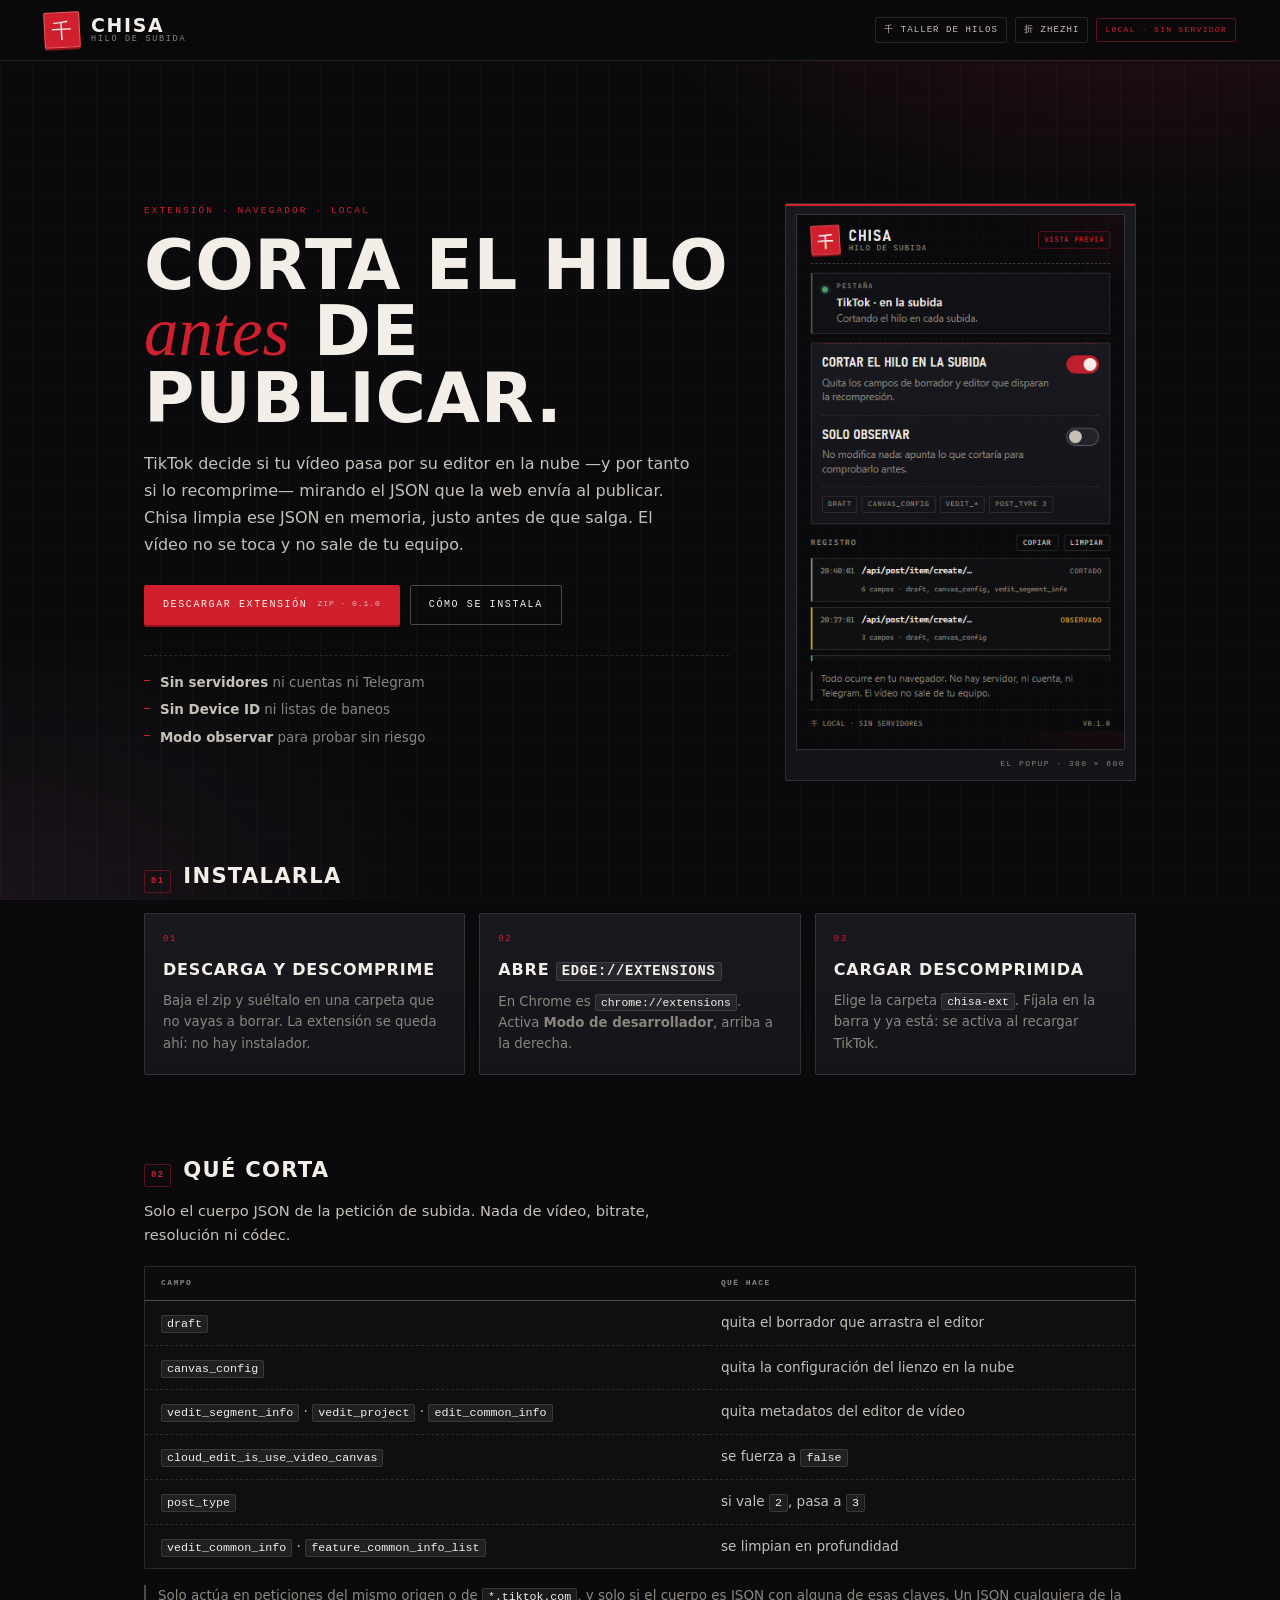
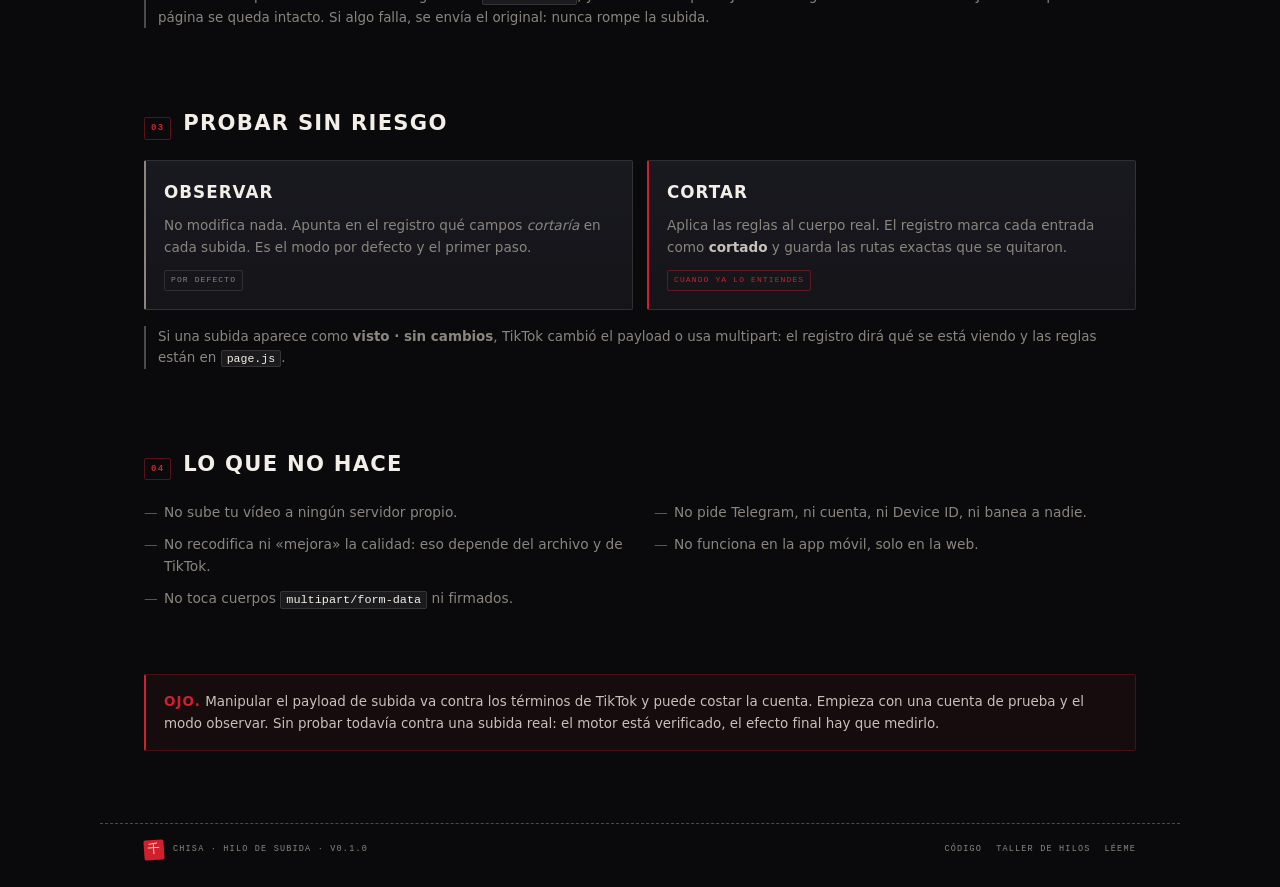
==== index.html @ 880a68f1 "Chisa - hilo de subida: extension local, sin servidores" ====
<!doctype html>
<html lang="es">
  <head>
    <meta charset="utf-8" />
    <meta name="viewport" content="width=device-width, initial-scale=1" />
    <title>Chisa · hilo de subida</title>
    <meta
      name="description"
      content="Extensión de navegador que corta el hilo entre tu subida y la recompresión de TikTok. Todo local: sin servidores, sin cuentas, sin Telegram."
    />
    <meta name="theme-color" content="#0a0a0c" />
    <meta property="og:title" content="Chisa · hilo de subida" />
    <meta
      property="og:description"
      content="Corta el hilo antes de publicar. Extensión local, sin servidores ni cuentas."
    />
    <meta property="og:type" content="website" />
    <meta property="og:image" content="./docs/preview.png" />
    <link rel="icon" href="./icons/seal.svg" type="image/svg+xml" />
    <link rel="icon" href="./icons/icon32.png" sizes="32x32" type="image/png" />
    <link rel="stylesheet" href="./site/site.css" />
  </head>
  <body>
    <header class="topbar">
      <a class="brand" href="./">
        <span class="brand-mark" aria-hidden="true">千</span>
        <span class="brand-text">
          <strong>Chisa</strong>
          <em>hilo de subida</em>
        </span>
      </a>
      <nav class="topbar-side" aria-label="Enlaces">
        <a class="switch" href="https://blues-os.github.io/BlueChisa/">千 taller de hilos</a>
        <a class="switch" href="https://blues-os.github.io/ZhezhiUploader/">折 Zhezhi</a>
        <span class="badge">local · sin servidor</span>
      </nav>
    </header>

    <main class="wrap">
      <section class="hero">
        <div class="hero-copy">
          <p class="eyebrow">extensión · navegador · local</p>
          <h1>Corta el hilo<br /><em>antes</em> de publicar.</h1>
          <p class="lede">
            TikTok decide si tu vídeo pasa por su editor en la nube —y por tanto si
            lo recomprime— mirando el JSON que la web envía al publicar. Chisa
            limpia ese JSON en memoria, justo antes de que salga. El vídeo no se
            toca y no sale de tu equipo.
          </p>

          <div class="actions">
            <a class="btn primary" href="./chisa-ext-0.1.0.zip" download>
              Descargar extensión
              <small>zip · 0.1.0</small>
            </a>
            <a class="btn" href="#instalar">Cómo se instala</a>
          </div>

          <ul class="facts">
            <li><strong>Sin servidores</strong> ni cuentas ni Telegram</li>
            <li><strong>Sin Device ID</strong> ni listas de baneos</li>
            <li><strong>Modo observar</strong> para probar sin riesgo</li>
          </ul>
        </div>

        <figure class="shot">
          <img src="./docs/preview.png" width="380" height="600" alt="Popup de la extensión: estado, interruptores y registro de cortes." />
          <figcaption>el popup · 380 × 600</figcaption>
        </figure>
      </section>

      <section id="instalar" class="install">
        <h2 class="section-title"><span>01</span> Instalarla</h2>
        <ol class="steps">
          <li>
            <strong>Descarga y descomprime</strong>
            <p>Baja el zip y suéltalo en una carpeta que no vayas a borrar. La extensión se queda ahí: no hay instalador.</p>
          </li>
          <li>
            <strong>Abre <code>edge://extensions</code></strong>
            <p>En Chrome es <code>chrome://extensions</code>. Activa <b>Modo de desarrollador</b>, arriba a la derecha.</p>
          </li>
          <li>
            <strong>Cargar descomprimida</strong>
            <p>Elige la carpeta <code>chisa-ext</code>. Fíjala en la barra y ya está: se activa al recargar TikTok.</p>
          </li>
        </ol>
      </section>

      <section class="rules-block">
        <h2 class="section-title"><span>02</span> Qué corta</h2>
        <p class="section-lede">
          Solo el cuerpo JSON de la petición de subida. Nada de vídeo, bitrate,
          resolución ni códec.
        </p>

        <div class="table-wrap">
          <table class="rules-table">
            <thead>
              <tr>
                <th scope="col">Campo</th>
                <th scope="col">Qué hace</th>
              </tr>
            </thead>
            <tbody>
              <tr><td><code>draft</code></td><td>quita el borrador que arrastra el editor</td></tr>
              <tr><td><code>canvas_config</code></td><td>quita la configuración del lienzo en la nube</td></tr>
              <tr><td><code>vedit_segment_info</code> · <code>vedit_project</code> · <code>edit_common_info</code></td><td>quita metadatos del editor de vídeo</td></tr>
              <tr><td><code>cloud_edit_is_use_video_canvas</code></td><td>se fuerza a <code>false</code></td></tr>
              <tr><td><code>post_type</code></td><td>si vale <code>2</code>, pasa a <code>3</code></td></tr>
              <tr><td><code>vedit_common_info</code> · <code>feature_common_info_list</code></td><td>se limpian en profundidad</td></tr>
            </tbody>
          </table>
        </div>

        <p class="section-note">
          Solo actúa en peticiones del mismo origen o de <code>*.tiktok.com</code>, y
          solo si el cuerpo es JSON con alguna de esas claves. Un JSON cualquiera de
          la página se queda intacto. Si algo falla, se envía el original: nunca
          rompe la subida.
        </p>
      </section>

      <section class="modes">
        <h2 class="section-title"><span>03</span> Probar sin riesgo</h2>
        <div class="mode-grid">
          <article class="mode">
            <h3>Observar</h3>
            <p>
              No modifica nada. Apunta en el registro qué campos <em>cortaría</em> en
              cada subida. Es el modo por defecto y el primer paso.
            </p>
            <span class="tag">por defecto</span>
          </article>
          <article class="mode">
            <h3>Cortar</h3>
            <p>
              Aplica las reglas al cuerpo real. El registro marca cada entrada como
              <b>cortado</b> y guarda las rutas exactas que se quitaron.
            </p>
            <span class="tag tag-red">cuando ya lo entiendes</span>
          </article>
        </div>
        <p class="section-note">
          Si una subida aparece como <b>visto · sin cambios</b>, TikTok cambió el
          payload o usa multipart: el registro dirá qué se está viendo y las reglas
          están en <code>page.js</code>.
        </p>
      </section>

      <section class="limits">
        <h2 class="section-title"><span>04</span> Lo que no hace</h2>
        <ul class="limit-list">
          <li>No sube tu vídeo a ningún servidor propio.</li>
          <li>No pide Telegram, ni cuenta, ni Device ID, ni banea a nadie.</li>
          <li>No recodifica ni «mejora» la calidad: eso depende del archivo y de TikTok.</li>
          <li>No funciona en la app móvil, solo en la web.</li>
          <li>No toca cuerpos <code>multipart/form-data</code> ni firmados.</li>
        </ul>
      </section>

      <section class="warn">
        <p>
          <strong>Ojo.</strong> Manipular el payload de subida va contra los términos
          de TikTok y puede costar la cuenta. Empieza con una cuenta de prueba y el
          modo observar. Sin probar todavía contra una subida real: el motor está
          verificado, el efecto final hay que medirlo.
        </p>
      </section>
    </main>

    <footer class="foot">
      <div class="foot-left">
        <span class="seal-mini" aria-hidden="true">千</span>
        <span>Chisa · hilo de subida · v0.1.0</span>
      </div>
      <nav class="foot-links">
        <a href="https://github.com/BlueS-OS/ChisaUploader">código</a>
        <a href="https://blues-os.github.io/BlueChisa/">taller de hilos</a>
        <a href="./README.md">léeme</a>
      </nav>
    </footer>
  </body>
</html>
---- site/site.css ----
:root {
  --stage: #0a0a0c;
  --stage-2: #101014;
  --panel: #141419;
  --panel-2: #191920;
  --chalk: #f3efe8;
  --chalk-soft: #c6c1b8;
  --faint: #8a867e;
  --rule: rgba(243, 239, 232, 0.12);
  --rule-strong: rgba(243, 239, 232, 0.28);
  --red: #d0202e;
  --red-deep: #8c1119;
  --display: "Bahnschrift SemiCondensed", "Bahnschrift", "Arial Narrow", "Segoe UI",
    system-ui, sans-serif;
  --serif: "Iowan Old Style", "Palatino Linotype", Palatino, Georgia, serif;
  --sans: "Segoe UI", system-ui, -apple-system, sans-serif;
  --mono: "Cascadia Mono", ui-monospace, "SFMono-Regular", Consolas, monospace;
  --cjk: "Microsoft YaHei", "PingFang SC", "Noto Sans SC", "SimSun", serif;
}

* {
  box-sizing: border-box;
}

[hidden] {
  display: none !important;
}

html,
body {
  margin: 0;
  padding: 0;
  background: var(--stage);
  color: var(--chalk);
  font-family: var(--sans);
  font-size: 16px;
  line-height: 1.6;
  -webkit-font-smoothing: antialiased;
}

body {
  min-height: 100vh;
  background-image:
    repeating-linear-gradient(0deg, rgba(243, 239, 232, 0.022) 0 1px, transparent 1px 32px),
    repeating-linear-gradient(90deg, rgba(243, 239, 232, 0.022) 0 1px, transparent 1px 32px),
    radial-gradient(760px 420px at 88% -8%, rgba(208, 32, 46, 0.18), transparent 68%),
    radial-gradient(620px 380px at 0% 100%, rgba(122, 79, 109, 0.14), transparent 70%);
  background-attachment: fixed;
}

::selection {
  background: var(--red);
  color: var(--chalk);
}

a {
  color: inherit;
}

code {
  font-family: var(--mono);
  font-size: 0.86em;
  color: var(--chalk);
  background: rgba(243, 239, 232, 0.07);
  border: 1px solid var(--rule);
  border-radius: 2px;
  padding: 1px 5px;
}

/* ---------------------------------------------------------------- */
/* barra superior                                                    */
/* ---------------------------------------------------------------- */

.topbar {
  position: sticky;
  top: 0;
  z-index: 20;
  display: flex;
  align-items: center;
  justify-content: space-between;
  gap: 18px;
  padding: 12px clamp(16px, 4vw, 44px);
  background: rgba(10, 10, 12, 0.88);
  backdrop-filter: blur(10px);
  border-bottom: 1px solid var(--rule);
}

.brand {
  display: flex;
  align-items: center;
  gap: 11px;
  text-decoration: none;
  flex: none;
}

.brand-mark {
  display: grid;
  place-items: center;
  width: 36px;
  height: 36px;
  background: var(--red);
  color: var(--chalk);
  font-family: var(--cjk);
  font-size: 20px;
  line-height: 1;
  border-radius: 2px;
  transform: rotate(-3deg);
  box-shadow:
    inset 0 0 0 1px rgba(243, 239, 232, 0.32),
    0 2px 0 var(--red-deep);
}

.brand-text {
  display: grid;
  line-height: 1.05;
}

.brand-text strong {
  font-family: var(--display);
  font-size: 1.18rem;
  font-weight: 600;
  letter-spacing: 0.09em;
  text-transform: uppercase;
}

.brand-text em {
  font-style: normal;
  font-family: var(--mono);
  font-size: 8.5px;
  letter-spacing: 0.2em;
  text-transform: uppercase;
  color: var(--faint);
}

.topbar-side {
  display: flex;
  align-items: center;
  gap: 8px;
  flex-wrap: wrap;
  justify-content: flex-end;
}

.switch {
  font-family: var(--mono);
  font-size: 9px;
  letter-spacing: 0.12em;
  text-transform: uppercase;
  text-decoration: none;
  color: var(--chalk-soft);
  border: 1px solid var(--rule);
  border-radius: 2px;
  padding: 5px 8px;
  transition: color 140ms ease, border-color 140ms ease;
}

.switch:hover,
.switch:focus-visible {
  color: var(--chalk);
  border-color: var(--red);
}

.badge {
  font-family: var(--mono);
  font-size: 8px;
  letter-spacing: 0.16em;
  text-transform: uppercase;
  color: var(--red);
  border: 1px solid rgba(208, 32, 46, 0.42);
  border-radius: 2px;
  padding: 5px 8px;
}

/* ---------------------------------------------------------------- */
/* estructura                                                        */
/* ---------------------------------------------------------------- */

.wrap {
  width: min(1080px, 100%);
  margin: 0 auto;
  padding: clamp(28px, 6vw, 64px) clamp(16px, 4vw, 44px) 0;
}

.hero {
  display: grid;
  grid-template-columns: minmax(0, 1.25fr) minmax(0, 0.75fr);
  gap: clamp(26px, 5vw, 56px);
  align-items: start;
}

.eyebrow {
  margin: 0 0 14px;
  font-family: var(--mono);
  font-size: 9.5px;
  letter-spacing: 0.22em;
  text-transform: uppercase;
  color: var(--red);
}

.hero h1 {
  margin: 0;
  font-family: var(--display);
  font-size: clamp(2.5rem, 6.4vw, 4.3rem);
  font-weight: 600;
  line-height: 0.96;
  letter-spacing: 0.01em;
  text-transform: uppercase;
}

.hero h1 em {
  font-family: var(--serif);
  font-style: italic;
  font-weight: 400;
  text-transform: none;
  letter-spacing: 0;
  color: var(--red);
}

.lede {
  margin: 20px 0 0;
  max-width: 54ch;
  color: var(--chalk-soft);
  font-size: 1rem;
  line-height: 1.68;
}

.actions {
  display: flex;
  flex-wrap: wrap;
  gap: 10px;
  margin-top: 26px;
}

.btn {
  display: inline-flex;
  align-items: center;
  gap: 10px;
  padding: 11px 18px;
  font-family: var(--mono);
  font-size: 10px;
  letter-spacing: 0.16em;
  text-transform: uppercase;
  text-decoration: none;
  color: var(--chalk);
  background: transparent;
  border: 1px solid var(--rule-strong);
  border-radius: 2px;
  transition: border-color 140ms ease, background 140ms ease, color 140ms ease;
}

.btn small {
  font-size: 8px;
  letter-spacing: 0.12em;
  color: var(--faint);
}

.btn:hover,
.btn:focus-visible {
  border-color: var(--red);
  color: var(--red);
}

.btn.primary {
  background: var(--red);
  border-color: var(--red);
  color: var(--chalk);
  box-shadow: 0 2px 0 var(--red-deep);
}

.btn.primary small {
  color: rgba(243, 239, 232, 0.72);
}

.btn.primary:hover,
.btn.primary:focus-visible {
  background: #b81b28;
  color: var(--chalk);
}

.facts {
  display: grid;
  gap: 6px;
  margin: 30px 0 0;
  padding: 16px 0 0;
  list-style: none;
  border-top: 1px dashed var(--rule);
}

.facts li {
  position: relative;
  padding-left: 16px;
  font-size: 0.84rem;
  color: var(--faint);
}

.facts li::before {
  content: "";
  position: absolute;
  left: 0;
  top: 0.62em;
  width: 6px;
  height: 1px;
  background: var(--red);
}

.facts strong {
  color: var(--chalk-soft);
  font-weight: 600;
}

/* captura ---------------------------------------------------------- */

.shot {
  margin: 0;
  padding: 10px;
  background: linear-gradient(180deg, var(--panel-2), var(--panel));
  border: 1px solid var(--rule);
  border-radius: 2px;
  position: relative;
}

.shot::before {
  content: "";
  position: absolute;
  inset: 0 0 auto 0;
  border-top: 2px solid var(--red);
}

.shot img {
  display: block;
  width: 100%;
  height: auto;
  border: 1px solid var(--rule);
}

.shot figcaption {
  margin-top: 8px;
  font-family: var(--mono);
  font-size: 8px;
  letter-spacing: 0.18em;
  text-transform: uppercase;
  color: var(--faint);
  text-align: right;
}

/* ---------------------------------------------------------------- */
/* secciones                                                         */
/* ---------------------------------------------------------------- */

section {
  margin-top: clamp(44px, 7vw, 78px);
}

.section-title {
  display: flex;
  align-items: baseline;
  gap: 12px;
  margin: 0 0 20px;
  font-family: var(--display);
  font-size: 1.32rem;
  font-weight: 600;
  letter-spacing: 0.06em;
  text-transform: uppercase;
}

.section-title span {
  font-family: var(--mono);
  font-size: 9px;
  letter-spacing: 0.14em;
  color: var(--red);
  border: 1px solid rgba(208, 32, 46, 0.4);
  padding: 3px 6px;
  border-radius: 2px;
}

.section-lede {
  margin: -8px 0 20px;
  color: var(--chalk-soft);
  font-size: 0.92rem;
  max-width: 62ch;
}

.section-note {
  margin: 16px 0 0;
  padding-left: 12px;
  border-left: 2px solid var(--rule-strong);
  color: var(--faint);
  font-size: 0.84rem;
  line-height: 1.6;
}

/* pasos ------------------------------------------------------------ */

.steps {
  display: grid;
  grid-template-columns: repeat(3, minmax(0, 1fr));
  gap: 14px;
  margin: 0;
  padding: 0;
  list-style: none;
  counter-reset: step;
}

.steps li {
  position: relative;
  padding: 18px 18px 20px;
  background: linear-gradient(180deg, var(--panel-2), var(--panel));
  border: 1px solid var(--rule);
  border-radius: 2px;
  counter-increment: step;
}

.steps li::before {
  content: counter(step, decimal-leading-zero);
  display: block;
  margin-bottom: 10px;
  font-family: var(--mono);
  font-size: 9px;
  letter-spacing: 0.18em;
  color: var(--red);
}

.steps strong {
  display: block;
  font-family: var(--display);
  font-size: 1rem;
  letter-spacing: 0.05em;
  text-transform: uppercase;
}

.steps p {
  margin: 8px 0 0;
  font-size: 0.83rem;
  line-height: 1.6;
  color: var(--faint);
}

/* tabla ------------------------------------------------------------ */

.table-wrap {
  border: 1px solid var(--rule);
  border-radius: 2px;
  overflow: hidden;
  background: rgba(20, 20, 25, 0.55);
}

.rules-table {
  width: 100%;
  border-collapse: collapse;
  font-size: 0.85rem;
}

.rules-table th {
  padding: 10px 16px;
  text-align: left;
  font-family: var(--mono);
  font-size: 8px;
  font-weight: 600;
  letter-spacing: 0.18em;
  text-transform: uppercase;
  color: var(--faint);
  border-bottom: 1px solid var(--rule-strong);
  background: rgba(10, 10, 12, 0.5);
}

.rules-table td {
  padding: 11px 16px;
  border-bottom: 1px dashed var(--rule);
  color: var(--chalk-soft);
  vertical-align: top;
}

.rules-table tr:last-child td {
  border-bottom: 0;
}

.rules-table td:first-child {
  white-space: nowrap;
}

.rules-table td:first-child code {
  color: var(--chalk);
}

/* modos ------------------------------------------------------------ */

.mode-grid {
  display: grid;
  grid-template-columns: repeat(2, minmax(0, 1fr));
  gap: 14px;
}

.mode {
  position: relative;
  padding: 18px;
  background: linear-gradient(180deg, var(--panel-2), var(--panel));
  border: 1px solid var(--rule);
  border-left: 2px solid var(--faint);
  border-radius: 2px;
}

.mode:last-of-type {
  border-left-color: var(--red);
}

.mode h3 {
  margin: 0;
  font-family: var(--display);
  font-size: 1.05rem;
  letter-spacing: 0.06em;
  text-transform: uppercase;
}

.mode p {
  margin: 8px 0 0;
  font-size: 0.85rem;
  line-height: 1.62;
  color: var(--faint);
}

.mode b {
  color: var(--chalk-soft);
}

.tag {
  display: inline-block;
  margin-top: 12px;
  font-family: var(--mono);
  font-size: 8px;
  letter-spacing: 0.14em;
  text-transform: uppercase;
  color: var(--faint);
  border: 1px solid var(--rule);
  border-radius: 2px;
  padding: 3px 6px;
}

.tag-red {
  color: var(--red);
  border-color: rgba(208, 32, 46, 0.4);
}

/* límites ---------------------------------------------------------- */

.limit-list {
  display: grid;
  grid-template-columns: repeat(2, minmax(0, 1fr));
  gap: 10px 28px;
  margin: 0;
  padding: 0;
  list-style: none;
}

.limit-list li {
  position: relative;
  padding-left: 20px;
  font-size: 0.86rem;
  color: var(--faint);
}

.limit-list li::before {
  content: "—";
  position: absolute;
  left: 0;
  color: var(--red);
}

/* aviso ------------------------------------------------------------ */

.warn {
  margin-top: clamp(38px, 6vw, 64px);
  padding: 16px 18px;
  background: rgba(208, 32, 46, 0.06);
  border: 1px solid rgba(208, 32, 46, 0.28);
  border-left: 2px solid var(--red);
  border-radius: 2px;
}

.warn p {
  margin: 0;
  font-size: 0.84rem;
  line-height: 1.62;
  color: var(--chalk-soft);
}

.warn strong {
  color: var(--red);
  font-family: var(--display);
  letter-spacing: 0.08em;
  text-transform: uppercase;
}

/* ---------------------------------------------------------------- */
/* pie                                                               */
/* ---------------------------------------------------------------- */

.foot {
  display: flex;
  align-items: center;
  justify-content: space-between;
  gap: 16px;
  flex-wrap: wrap;
  width: min(1080px, 100%);
  margin: clamp(40px, 6vw, 72px) auto 0;
  padding: 16px clamp(16px, 4vw, 44px) 28px;
  border-top: 1px dashed var(--rule-strong);
}

.foot-left {
  display: flex;
  align-items: center;
  gap: 9px;
  font-family: var(--mono);
  font-size: 8.5px;
  letter-spacing: 0.14em;
  text-transform: uppercase;
  color: var(--faint);
}

.seal-mini {
  display: grid;
  place-items: center;
  width: 20px;
  height: 20px;
  background: var(--red);
  color: var(--chalk);
  font-family: var(--cjk);
  font-size: 12px;
  border-radius: 2px;
  transform: rotate(-4deg);
}

.foot-links {
  display: flex;
  gap: 14px;
  flex-wrap: wrap;
}

.foot-links a {
  font-family: var(--mono);
  font-size: 8.5px;
  letter-spacing: 0.14em;
  text-transform: uppercase;
  color: var(--faint);
  text-decoration: none;
  border-bottom: 1px solid transparent;
}

.foot-links a:hover,
.foot-links a:focus-visible {
  color: var(--red);
  border-bottom-color: var(--red);
}

/* ---------------------------------------------------------------- */
/* adaptación                                                        */
/* ---------------------------------------------------------------- */

@media (max-width: 900px) {
  .hero {
    grid-template-columns: minmax(0, 1fr);
  }

  .shot {
    max-width: 380px;
  }

  .steps {
    grid-template-columns: minmax(0, 1fr);
  }

  .mode-grid,
  .limit-list {
    grid-template-columns: minmax(0, 1fr);
  }
}

@media (max-width: 640px) {
  .topbar {
    flex-wrap: wrap;
    gap: 10px;
    padding: 10px 16px;
  }

  .topbar-side {
    justify-content: flex-start;
  }

  .badge {
    display: none;
  }

  .hero h1 {
    font-size: clamp(2.1rem, 11vw, 2.9rem);
  }

  /* la tabla pasa a fichas: una regla por bloque */
  .rules-table thead {
    display: none;
  }

  .rules-table,
  .rules-table tbody,
  .rules-table tr,
  .rules-table td {
    display: block;
    width: auto;
  }

  .rules-table tr {
    padding: 11px 13px;
    border-bottom: 1px dashed var(--rule);
  }

  .rules-table tr:last-child {
    border-bottom: 0;
  }

  .rules-table td {
    padding: 0;
    border: 0;
    white-space: normal;
  }

  .rules-table td:first-child {
    margin-bottom: 3px;
    font-size: 0.8rem;
    white-space: normal;
  }

  .rules-table td:last-child {
    font-size: 0.8rem;
    color: var(--faint);
  }
}

@media (prefers-reduced-motion: reduce) {
  * {
    transition: none !important;
  }
}
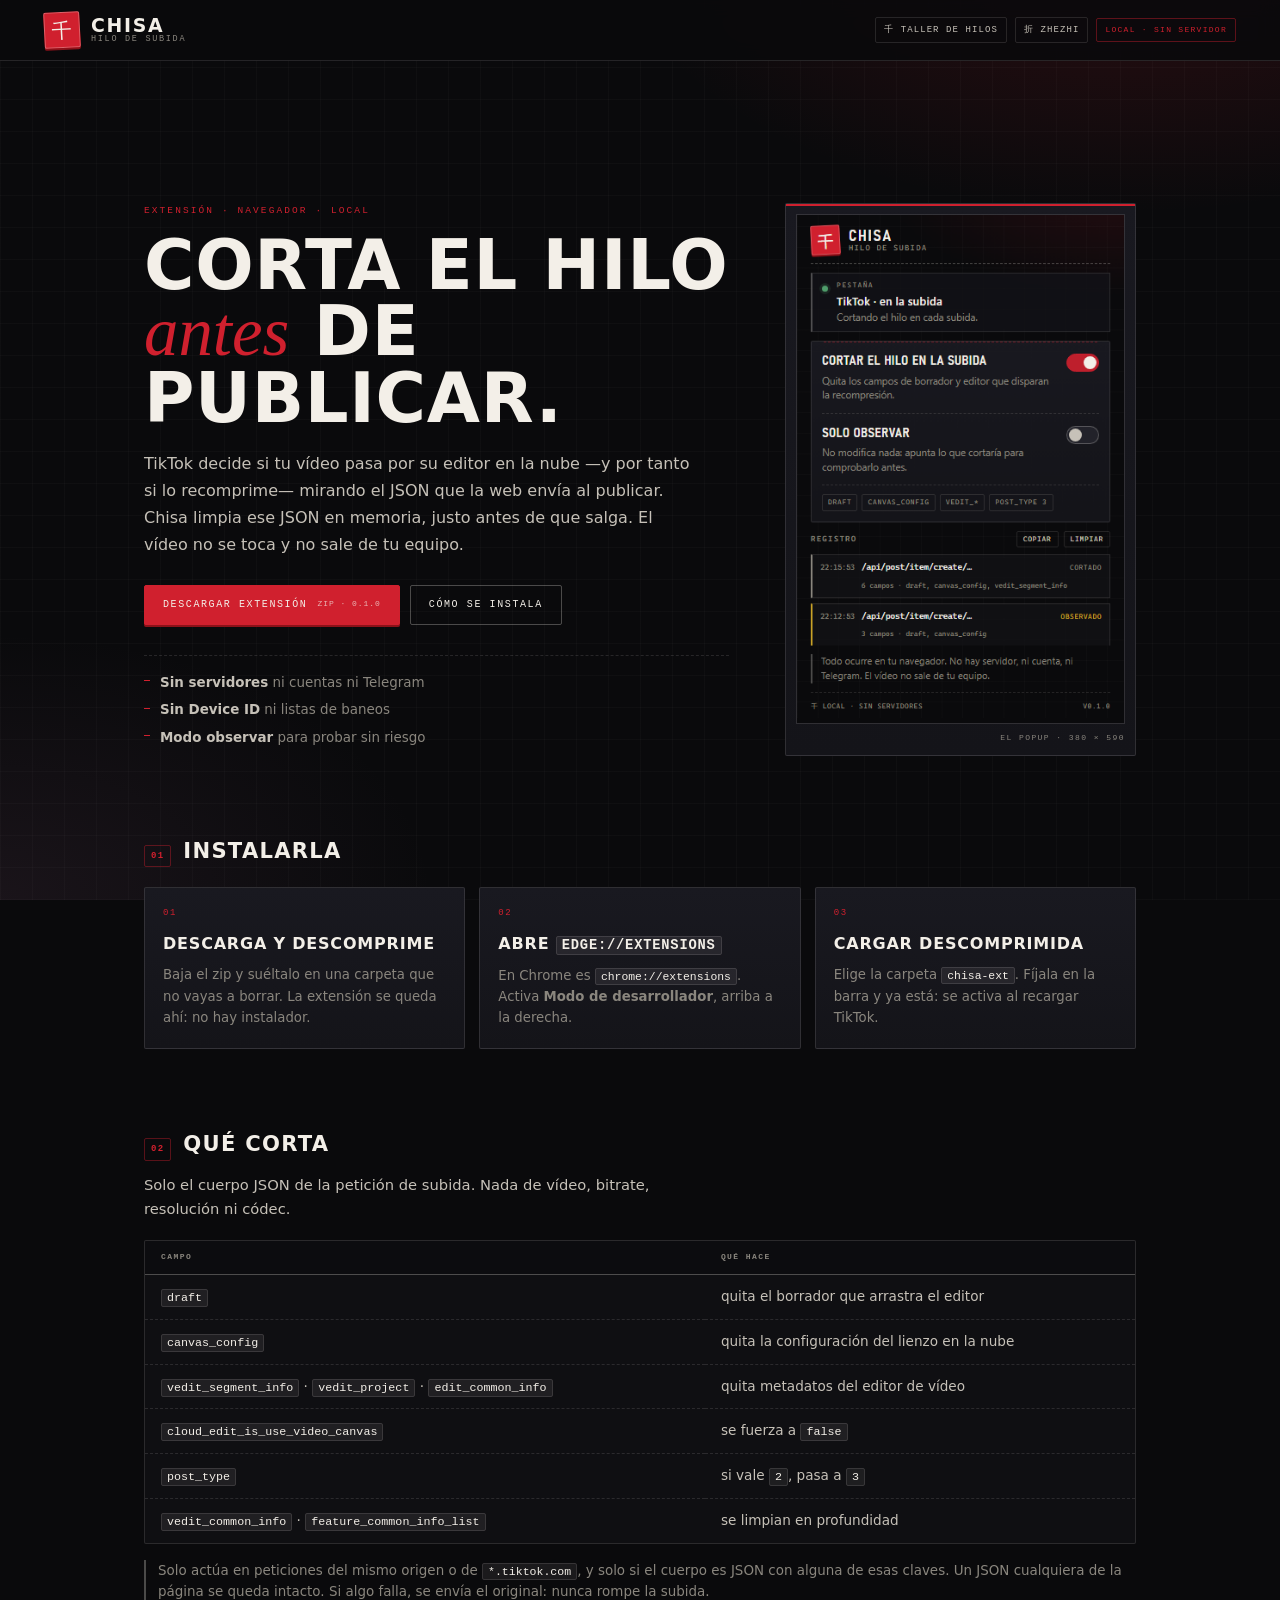
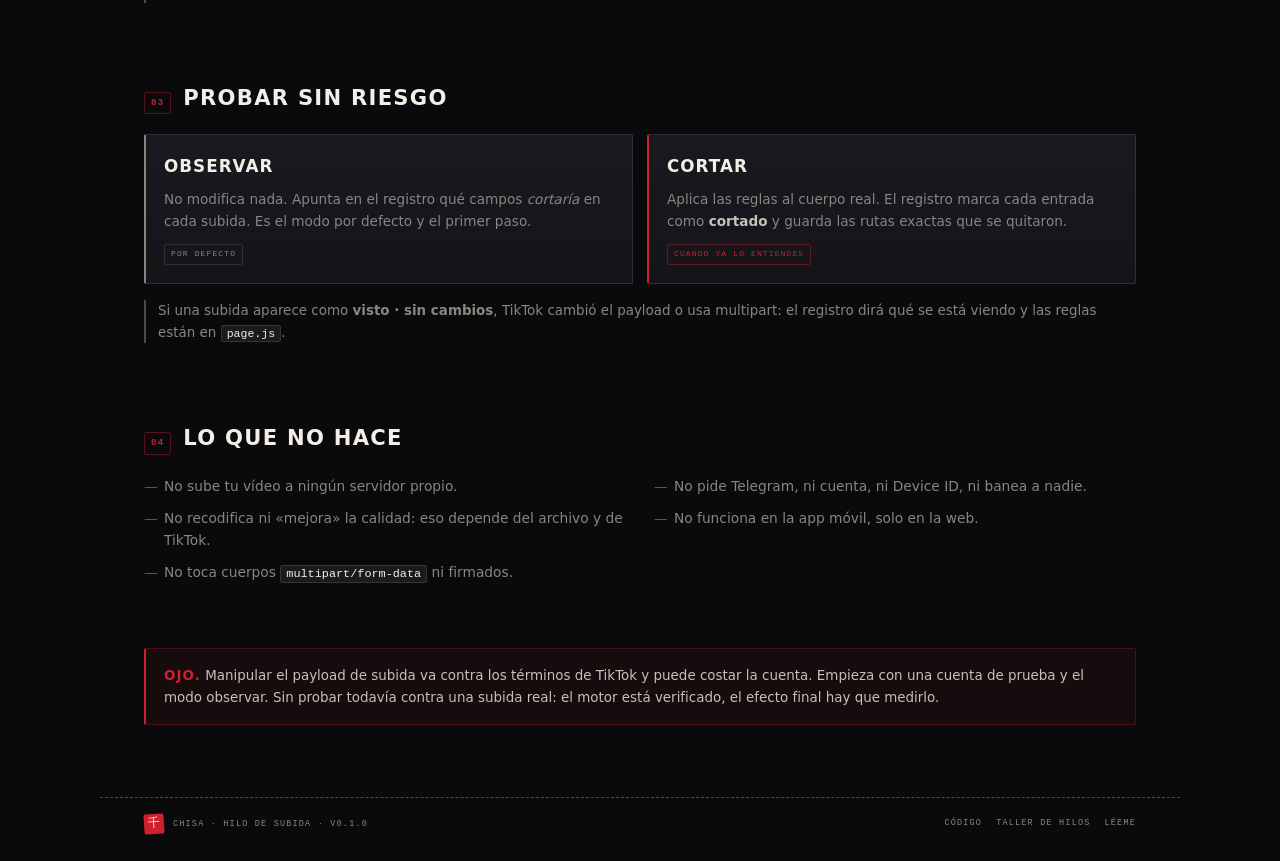
==== commit 655078d9: "popup mas compacto y capturas al dia" ====
--- a/index.html
+++ b/index.html
@@ -64,8 +64,8 @@
         </div>
 
         <figure class="shot">
-          <img src="./docs/preview.png" width="380" height="600" alt="Popup de la extensión: estado, interruptores y registro de cortes." />
-          <figcaption>el popup · 380 × 600</figcaption>
+          <img src="./docs/preview.png" width="380" height="590" alt="Popup de la extensión: estado, interruptores y registro de cortes." />
+          <figcaption>el popup · 380 × 590</figcaption>
         </figure>
       </section>
 
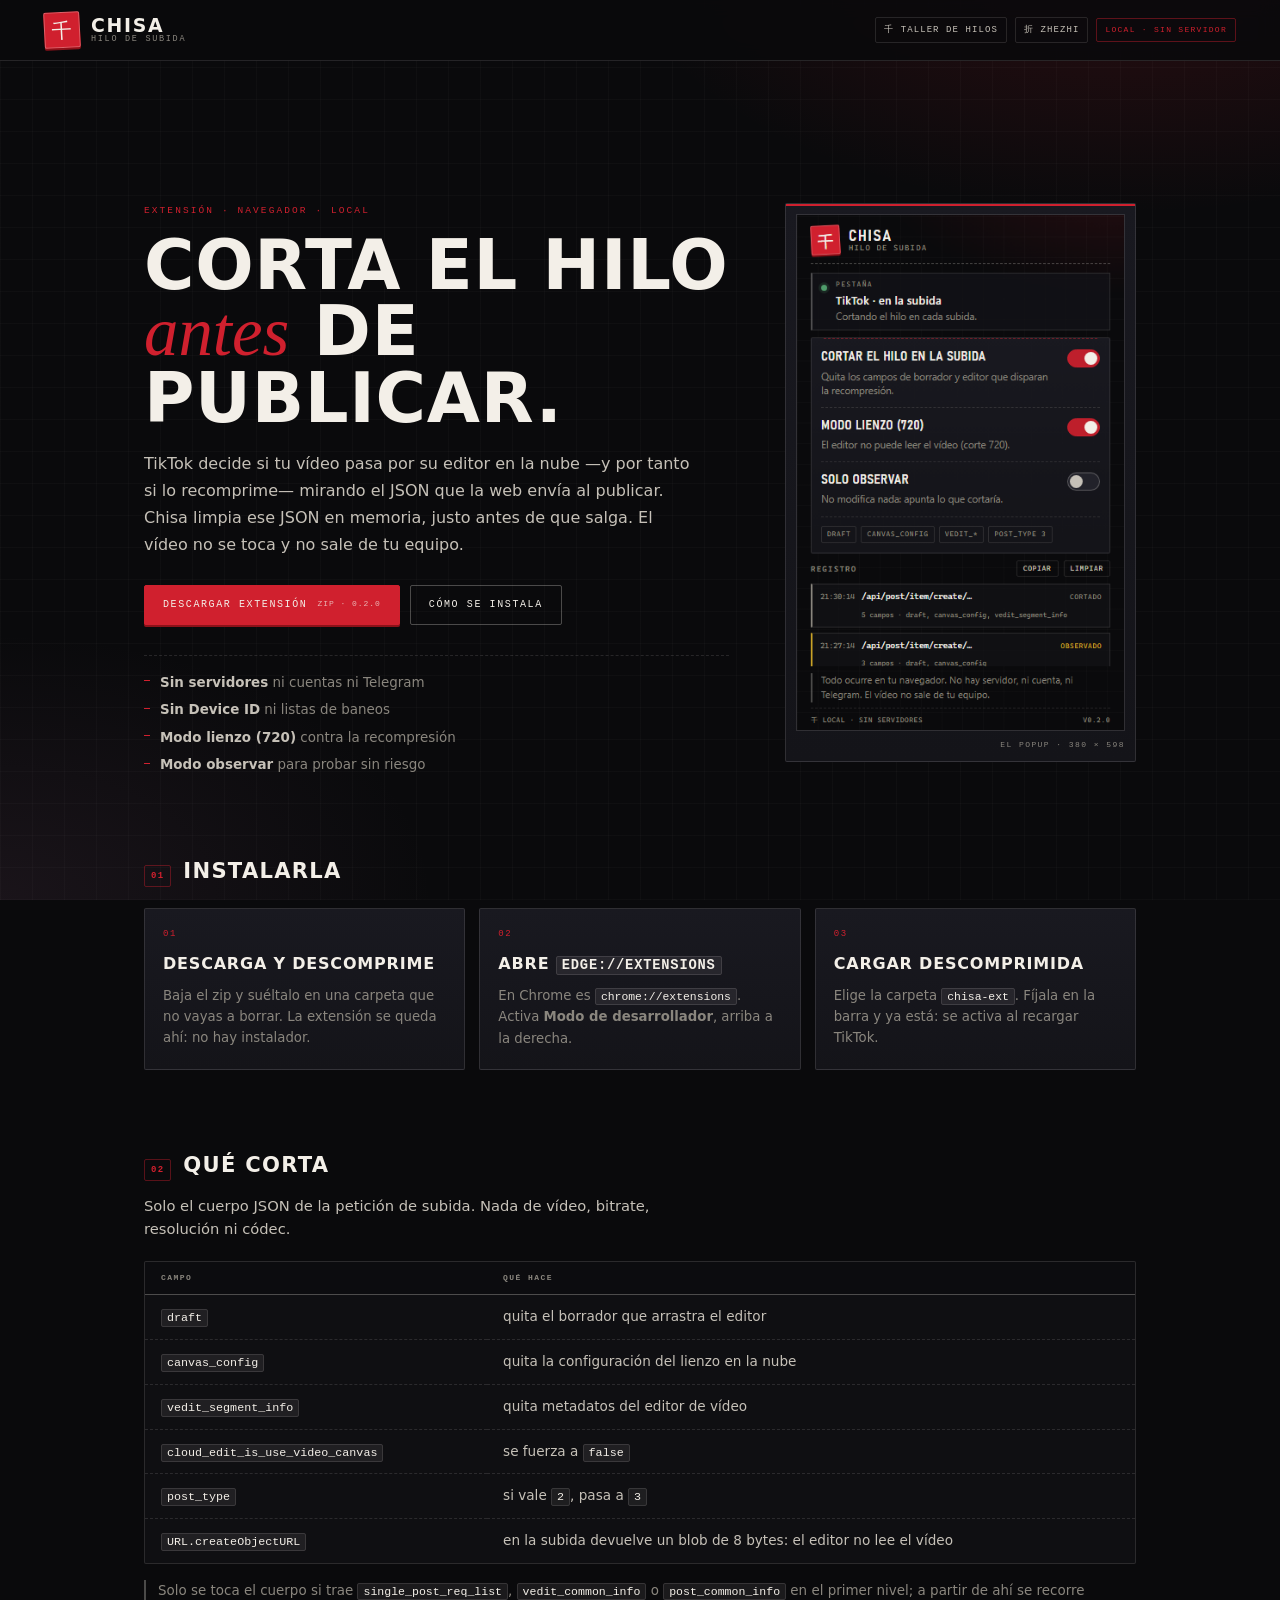
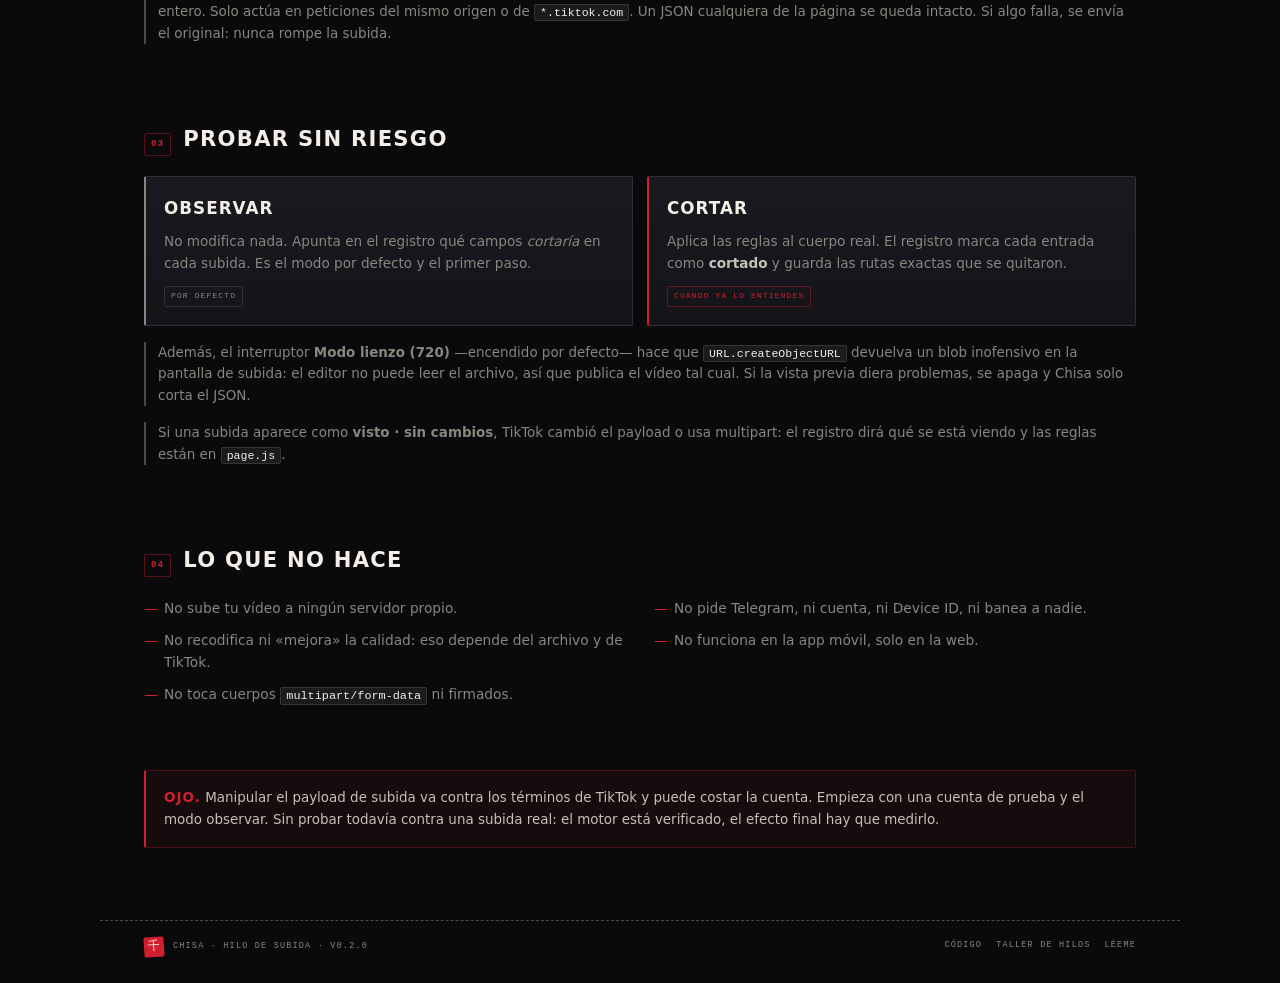
==== commit 63596288: "modo lienzo 720: createObjectURL falso, reglas exactas y popup 0.2.0 Corta solo draft, canvas_config" ====
--- a/index.html
+++ b/index.html
@@ -49,9 +49,9 @@
           </p>
 
           <div class="actions">
-            <a class="btn primary" href="./chisa-ext-0.1.0.zip" download>
+            <a class="btn primary" href="./chisa-ext-0.2.0.zip" download>
               Descargar extensión
-              <small>zip · 0.1.0</small>
+              <small>zip · 0.2.0</small>
             </a>
             <a class="btn" href="#instalar">Cómo se instala</a>
           </div>
@@ -59,13 +59,14 @@
           <ul class="facts">
             <li><strong>Sin servidores</strong> ni cuentas ni Telegram</li>
             <li><strong>Sin Device ID</strong> ni listas de baneos</li>
+            <li><strong>Modo lienzo (720)</strong> contra la recompresión</li>
             <li><strong>Modo observar</strong> para probar sin riesgo</li>
           </ul>
         </div>
 
         <figure class="shot">
-          <img src="./docs/preview.png" width="380" height="590" alt="Popup de la extensión: estado, interruptores y registro de cortes." />
-          <figcaption>el popup · 380 × 590</figcaption>
+          <img src="./docs/preview.png" width="380" height="598" alt="Popup de la extensión: estado, interruptores y registro de cortes." />
+          <figcaption>el popup · 380 × 598</figcaption>
         </figure>
       </section>
 
@@ -105,19 +106,20 @@
             <tbody>
               <tr><td><code>draft</code></td><td>quita el borrador que arrastra el editor</td></tr>
               <tr><td><code>canvas_config</code></td><td>quita la configuración del lienzo en la nube</td></tr>
-              <tr><td><code>vedit_segment_info</code> · <code>vedit_project</code> · <code>edit_common_info</code></td><td>quita metadatos del editor de vídeo</td></tr>
+              <tr><td><code>vedit_segment_info</code></td><td>quita metadatos del editor de vídeo</td></tr>
               <tr><td><code>cloud_edit_is_use_video_canvas</code></td><td>se fuerza a <code>false</code></td></tr>
               <tr><td><code>post_type</code></td><td>si vale <code>2</code>, pasa a <code>3</code></td></tr>
-              <tr><td><code>vedit_common_info</code> · <code>feature_common_info_list</code></td><td>se limpian en profundidad</td></tr>
+              <tr><td><code>URL.createObjectURL</code></td><td>en la subida devuelve un blob de 8 bytes: el editor no lee el vídeo</td></tr>
             </tbody>
           </table>
         </div>
 
         <p class="section-note">
-          Solo actúa en peticiones del mismo origen o de <code>*.tiktok.com</code>, y
-          solo si el cuerpo es JSON con alguna de esas claves. Un JSON cualquiera de
-          la página se queda intacto. Si algo falla, se envía el original: nunca
-          rompe la subida.
+          Solo se toca el cuerpo si trae <code>single_post_req_list</code>,
+          <code>vedit_common_info</code> o <code>post_common_info</code> en el primer
+          nivel; a partir de ahí se recorre entero. Solo actúa en peticiones del mismo
+          origen o de <code>*.tiktok.com</code>. Un JSON cualquiera de la página se
+          queda intacto. Si algo falla, se envía el original: nunca rompe la subida.
         </p>
       </section>
 
@@ -141,6 +143,13 @@
             <span class="tag tag-red">cuando ya lo entiendes</span>
           </article>
         </div>
+        <p class="section-note">
+          Además, el interruptor <b>Modo lienzo (720)</b> —encendido por defecto— hace
+          que <code>URL.createObjectURL</code> devuelva un blob inofensivo en la
+          pantalla de subida: el editor no puede leer el archivo, así que publica el
+          vídeo tal cual. Si la vista previa diera problemas, se apaga y Chisa solo
+          corta el JSON.
+        </p>
         <p class="section-note">
           Si una subida aparece como <b>visto · sin cambios</b>, TikTok cambió el
           payload o usa multipart: el registro dirá qué se está viendo y las reglas
@@ -172,7 +181,7 @@
     <footer class="foot">
       <div class="foot-left">
         <span class="seal-mini" aria-hidden="true">千</span>
-        <span>Chisa · hilo de subida · v0.1.0</span>
+        <span>Chisa · hilo de subida · v0.2.0</span>
       </div>
       <nav class="foot-links">
         <a href="https://github.com/BlueS-OS/ChisaUploader">código</a>
